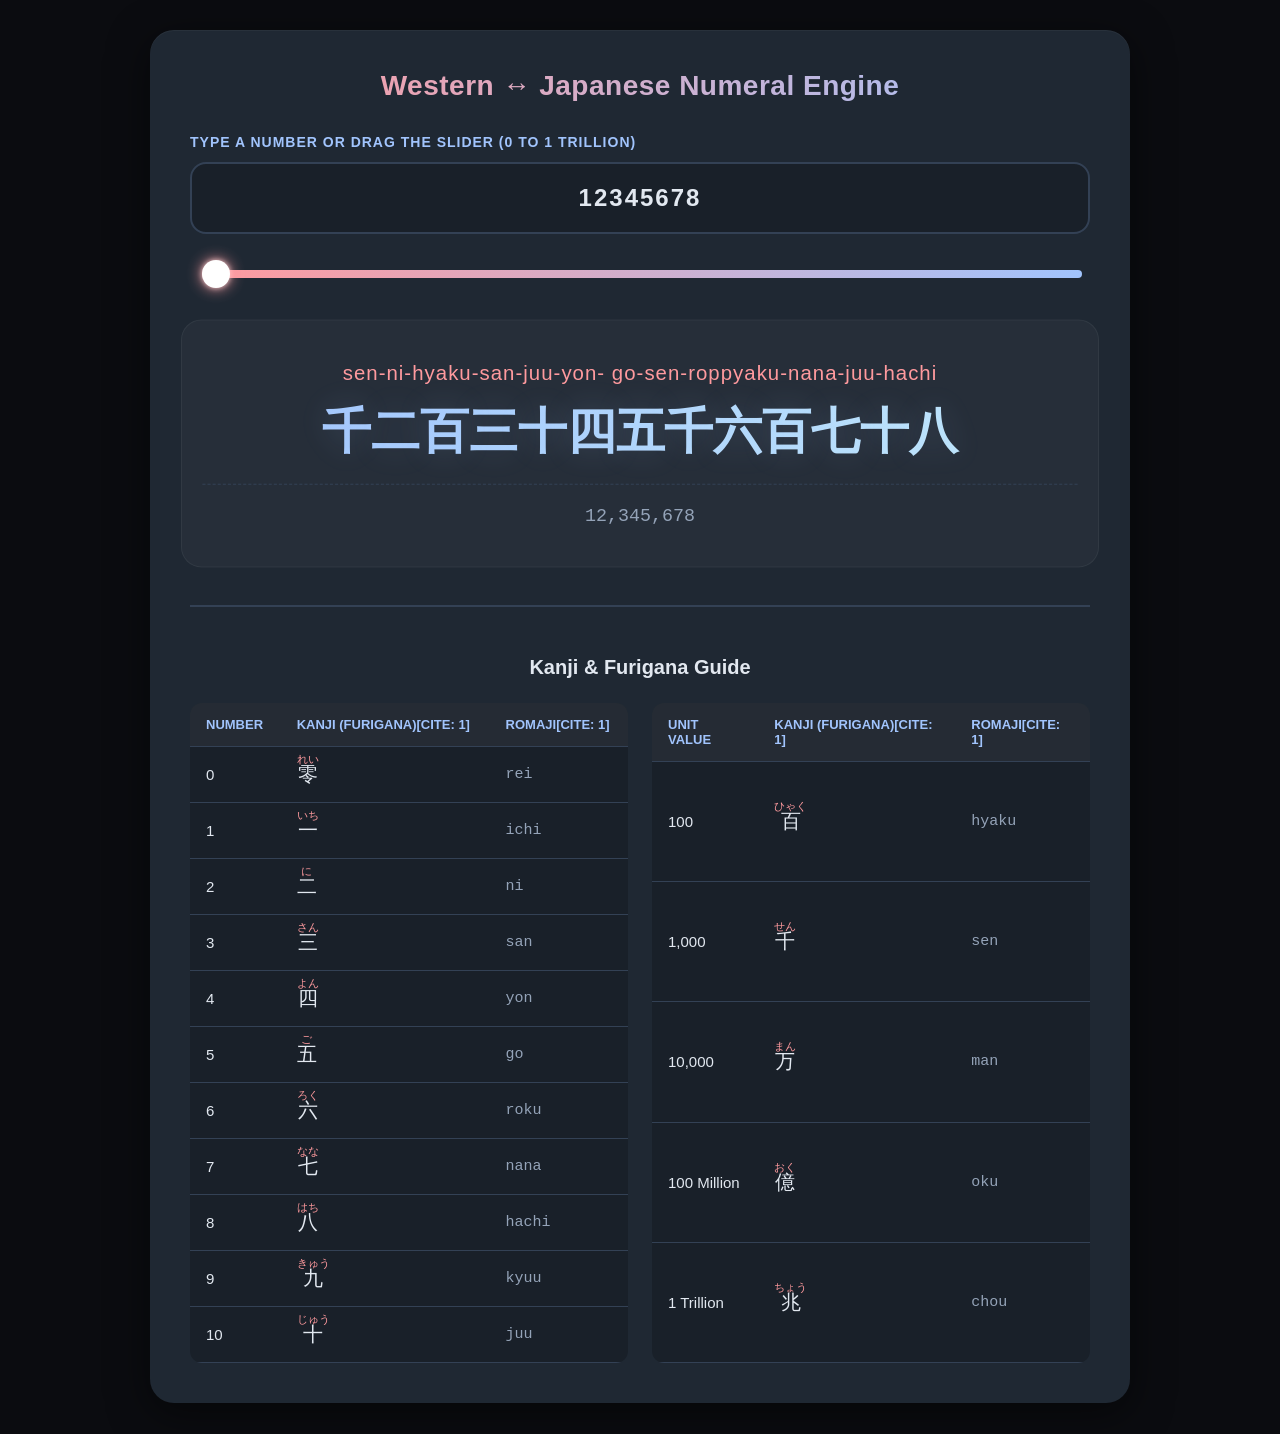
==== index.html @ 93d87267 "Add files via upload" ====
<!DOCTYPE html>
<html lang="en">
<head>
    <meta charset="UTF-8">
    <meta name="viewport" content="width=device-width, initial-scale=1.0">
    <title>Dynamic Japanese Numeral Converter</title>
    <link rel="stylesheet" href="styles.css">
</head>
<body>

    <div class="container">
        <h1>Western ↔ Japanese Numeral Engine</h1>
        
        <div class="input-section">
            <label for="numInput">Type a number or drag the slider (0 to 1 Trillion)</label>
            <input type="number" id="numInput" value="12345678" min="0" max="1000000000000">
            
            <div class="slider-container">
                <input type="range" id="numSlider" value="12345678" min="0" max="1000000000000" step="1">
            </div>
        </div>

        <div class="result-card" id="resultCard">
            <div class="romaji-output" id="romajiOut">issen ni-hyaku san-juu yon-man go-sen roppyaku nana-juu hachi</div>
            <div class="kanji-output" id="kanjiOut">一千二百三十四万五千六百七十八</div>
            <div class="western-digits" id="westernDigits">12,345,678</div>
        </div>

        <div class="reference-section">
            <h2>Kanji & Furigana Guide</h2>
            <div class="tables-container">
                <table class="ref-table">
                    <thead>
                        <tr>
                            <th>Number</th>
                            <th>Kanji (Furigana)[cite: 1]</th>
                            <th>Romaji[cite: 1]</th>
                        </tr>
                    </thead>
                    <tbody>
                        <tr><td>0</td><td><ruby>零<rt>れい</rt></ruby></td><td class="romaji-col">rei</td></tr>
                        <tr><td>1</td><td><ruby>一<rt>いち</rt></ruby></td><td class="romaji-col">ichi</td></tr>
                        <tr><td>2</td><td><ruby>二<rt>に</rt></ruby></td><td class="romaji-col">ni</td></tr>
                        <tr><td>3</td><td><ruby>三<rt>さん</rt></ruby></td><td class="romaji-col">san</td></tr>
                        <tr><td>4</td><td><ruby>四<rt>よん</rt></ruby></td><td class="romaji-col">yon</td></tr>
                        <tr><td>5</td><td><ruby>五<rt>ご</rt></ruby></td><td class="romaji-col">go</td></tr>
                        <tr><td>6</td><td><ruby>六<rt>ろく</rt></ruby></td><td class="romaji-col">roku</td></tr>
                        <tr><td>7</td><td><ruby>七<rt>なな</rt></ruby></td><td class="romaji-col">nana</td></tr>
                        <tr><td>8</td><td><ruby>八<rt>はち</rt></ruby></td><td class="romaji-col">hachi</td></tr>
                        <tr><td>9</td><td><ruby>九<rt>きゅう</rt></ruby></td><td class="romaji-col">kyuu</td></tr>
                        <tr><td>10</td><td><ruby>十<rt>じゅう</rt></ruby></td><td class="romaji-col">juu</td></tr>
                    </tbody>
                </table>

                <table class="ref-table">
                    <thead>
                        <tr>
                            <th>Unit Value</th>
                            <th>Kanji (Furigana)[cite: 1]</th>
                            <th>Romaji[cite: 1]</th>
                        </tr>
                    </thead>
                    <tbody>
                        <tr><td>100</td><td><ruby>百<rt>ひゃく</rt></ruby></td><td class="romaji-col">hyaku</td></tr>
                        <tr><td>1,000</td><td><ruby>千<rt>せん</rt></ruby></td><td class="romaji-col">sen</td></tr>
                        <tr><td>10,000</td><td><ruby>万<rt>まん</rt></ruby></td><td class="romaji-col">man</td></tr>
                        <tr><td>100 Million</td><td><ruby>億<rt>おく</rt></ruby></td><td class="romaji-col">oku</td></tr>
                        <tr><td>1 Trillion</td><td><ruby>兆<rt>ちょう</rt></ruby></td><td class="romaji-col">chou</td></tr>
                    </tbody>
                </table>
            </div>
        </div>
    </div>

    <script src="script.js"></script>
</body>
</html>
---- styles.css ----
:root {
    --bg-color: #0b0c10;
    --card-bg: #1f2833;
    --pastel-pink: #ff9a9e;
    --pastel-blue: #a1c4fd;
    --pastel-purple: #c2e9fb;
    --text-main: #e2e8f0;
    --text-muted: #94a3b8;
    --border: #334155;
}

body {
    font-family: -apple-system, BlinkMacSystemFont, "Segoe UI", Roboto, Helvetica, Arial, sans-serif;
    background-color: var(--bg-color);
    color: var(--text-main);
    margin: 0;
    padding: 30px 15px;
    display: flex;
    justify-content: center;
    min-height: 100vh;
}

.container {
    max-width: 900px;
    width: 100%;
    background: var(--card-bg);
    padding: 40px;
    border-radius: 24px;
    box-shadow: 0 10px 40px rgba(0, 0, 0, 0.5), inset 0 1px 1px rgba(255, 255, 255, 0.05);
}

h1 {
    text-align: center;
    font-size: 28px;
    margin-top: 0;
    margin-bottom: 32px;
    background: linear-gradient(90deg, var(--pastel-pink), var(--pastel-blue));
    -webkit-background-clip: text;
    -webkit-text-fill-color: transparent;
    letter-spacing: 0.5px;
}

.input-section {
    margin-bottom: 40px;
    position: relative;
}

label {
    display: block;
    font-size: 14px;
    font-weight: 600;
    margin-bottom: 12px;
    color: var(--pastel-blue);
    text-transform: uppercase;
    letter-spacing: 1px;
}

input[type="number"] {
    width: 100%;
    padding: 20px;
    font-size: 24px;
    font-weight: bold;
    background: rgba(0, 0, 0, 0.2);
    color: var(--text-main);
    border: 2px solid var(--border);
    border-radius: 16px;
    box-sizing: border-box;
    outline: none;
    transition: all 0.3s ease;
    text-align: center;
    letter-spacing: 2px;
}

input[type="number"]:focus {
    border-color: var(--pastel-blue);
    box-shadow: 0 0 20px rgba(161, 196, 253, 0.15);
}

.slider-container {
    margin-top: 30px;
    padding: 0 10px;
}

input[type="range"] {
    -webkit-appearance: none;
    width: 100%;
    background: transparent;
}

input[type="range"]:focus {
    outline: none;
}

input[type="range"]::-webkit-slider-runnable-track {
    width: 100%;
    height: 8px;
    cursor: pointer;
    background: linear-gradient(90deg, var(--pastel-pink), var(--pastel-blue));
    border-radius: 4px;
}

input[type="range"]::-webkit-slider-thumb {
    height: 28px;
    width: 28px;
    border-radius: 50%;
    background: #fff;
    box-shadow: 0 0 15px var(--pastel-pink), 0 0 5px rgba(255,255,255,0.8);
    cursor: pointer;
    -webkit-appearance: none;
    margin-top: -10px;
    transition: transform 0.1s;
}

input[type="range"]::-webkit-slider-thumb:hover {
    transform: scale(1.15);
}

.result-card {
    background: rgba(255, 255, 255, 0.03);
    border: 1px solid rgba(255, 255, 255, 0.05);
    border-radius: 20px;
    padding: 40px 20px;
    text-align: center;
    margin-bottom: 40px;
    transition: transform 0.2s cubic-bezier(0.175, 0.885, 0.32, 1.275);
}

.result-card.animate-pop {
    transform: scale(1.02);
}

.kanji-output {
    font-size: 48px;
    font-weight: 800;
    background: linear-gradient(90deg, var(--pastel-blue), var(--pastel-purple));
    -webkit-background-clip: text;
    -webkit-text-fill-color: transparent;
    margin: 15px 0;
    line-height: 1.3;
    word-break: break-all;
    overflow-wrap: anywhere;
    text-shadow: 0 0 30px rgba(161, 196, 253, 0.2);
}

.romaji-output {
    font-size: 20px;
    color: var(--pastel-pink);
    font-weight: 500;
    letter-spacing: 1px;
    margin-bottom: 10px;
    word-break: break-word;
    overflow-wrap: anywhere;
}

.western-digits {
    font-family: ui-monospace, SFMono-Regular, monospace;
    font-size: 18px;
    color: var(--text-muted);
    margin-top: 20px;
    padding-top: 20px;
    border-top: 1px dashed var(--border);
    word-break: break-all;
}

.reference-section {
    border-top: 2px solid var(--border);
    padding-top: 32px;
}

.reference-section h2 {
    font-size: 20px;
    color: var(--text-main);
    margin-bottom: 24px;
    text-align: center;
}

.tables-container {
    display: flex;
    gap: 24px;
    flex-wrap: wrap;
}

.ref-table {
    flex: 1;
    min-width: 280px;
    border-collapse: collapse;
    font-size: 15px;
    background: rgba(0,0,0,0.2);
    border-radius: 12px;
    overflow: hidden;
}

.ref-table th, .ref-table td {
    text-align: left;
    padding: 14px 16px;
    border-bottom: 1px solid var(--border);
}

.ref-table th {
    background-color: rgba(255,255,255,0.05);
    color: var(--pastel-blue);
    font-weight: 600;
    font-size: 13px;
    text-transform: uppercase;
}

ruby {
    font-size: 20px;
    font-weight: 500;
    color: var(--text-main);
}

rt {
    font-size: 11px;
    color: var(--pastel-pink);
}

.romaji-col {
    color: var(--text-muted);
    font-family: ui-monospace, SFMono-Regular, monospace;
}

input::-webkit-outer-spin-button,
input::-webkit-inner-spin-button {
    -webkit-appearance: none;
    margin: 0;
}
input[type=number] {
    -moz-appearance: textfield;
}
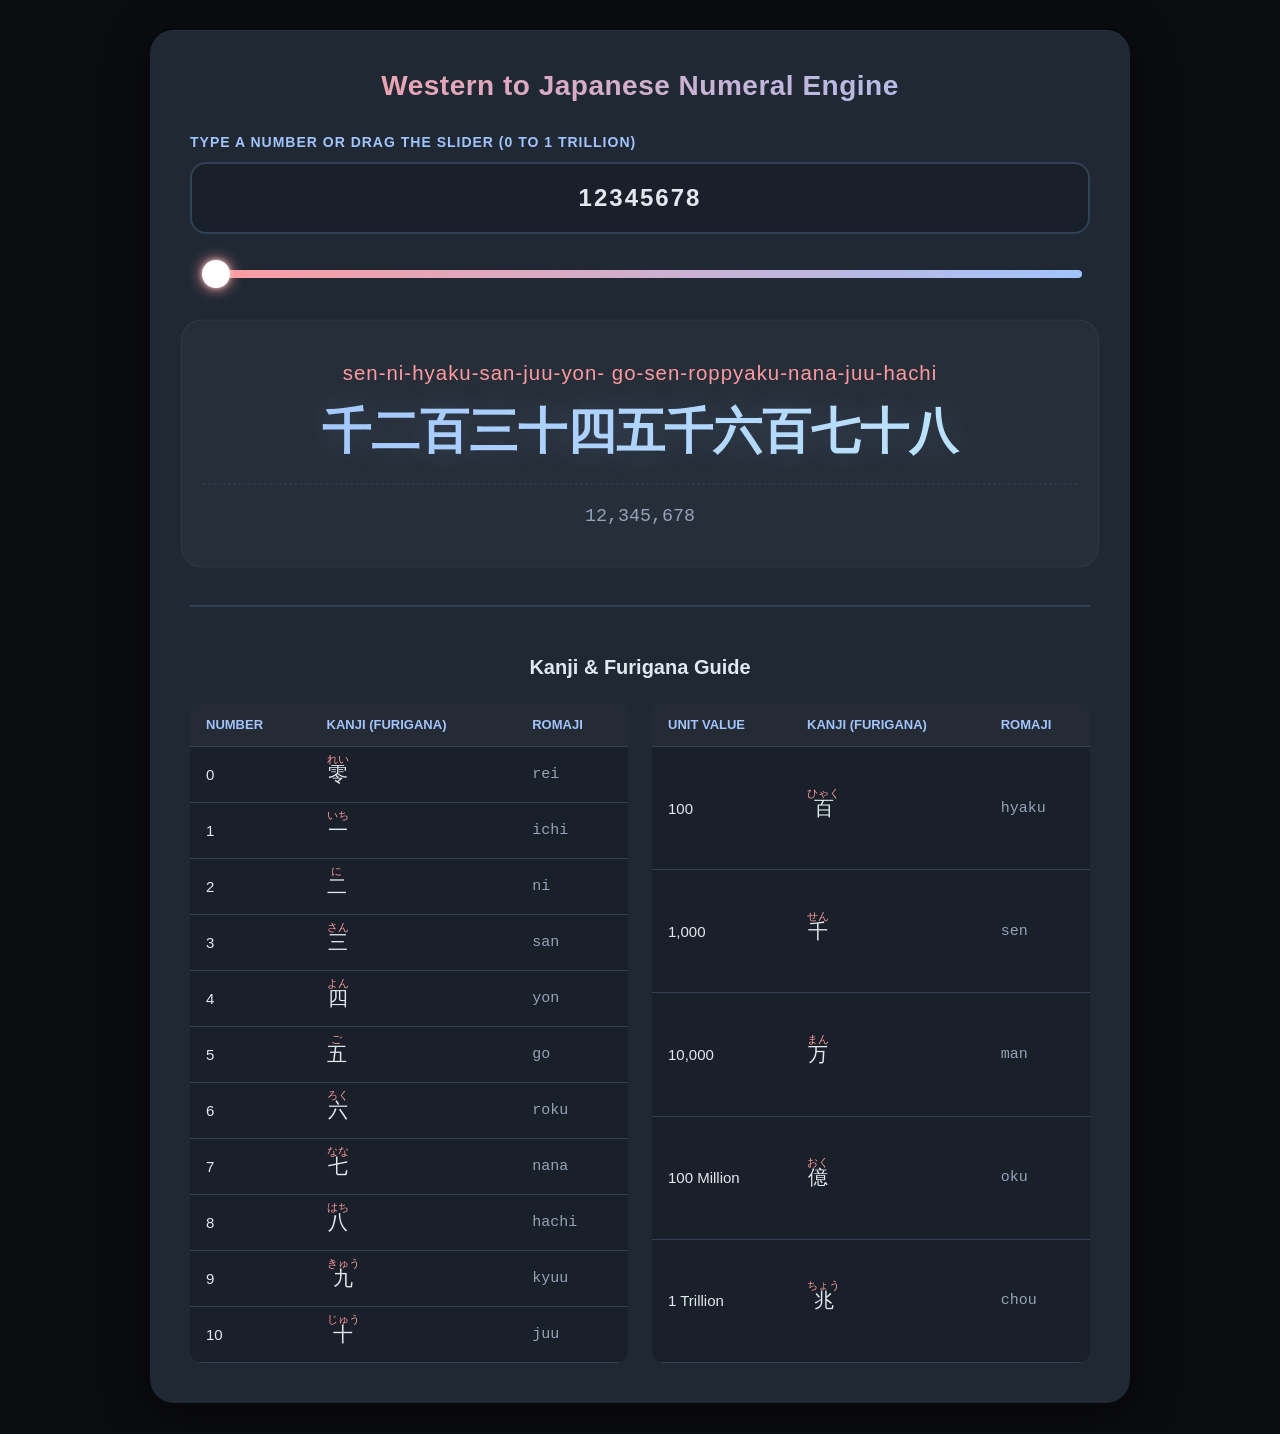
==== commit d6ea8e57: "Add files via upload" ====
--- a/index.html
+++ b/index.html
@@ -9,7 +9,7 @@
 <body>
 
     <div class="container">
-        <h1>Western ↔ Japanese Numeral Engine</h1>
+        <h1>Western to Japanese Numeral Engine</h1>
         
         <div class="input-section">
             <label for="numInput">Type a number or drag the slider (0 to 1 Trillion)</label>
@@ -33,8 +33,8 @@
                     <thead>
                         <tr>
                             <th>Number</th>
-                            <th>Kanji (Furigana)[cite: 1]</th>
-                            <th>Romaji[cite: 1]</th>
+                            <th>Kanji (Furigana)</th>
+                            <th>Romaji</th>
                         </tr>
                     </thead>
                     <tbody>
@@ -56,8 +56,8 @@
                     <thead>
                         <tr>
                             <th>Unit Value</th>
-                            <th>Kanji (Furigana)[cite: 1]</th>
-                            <th>Romaji[cite: 1]</th>
+                            <th>Kanji (Furigana)</th>
+                            <th>Romaji</th>
                         </tr>
                     </thead>
                     <tbody>
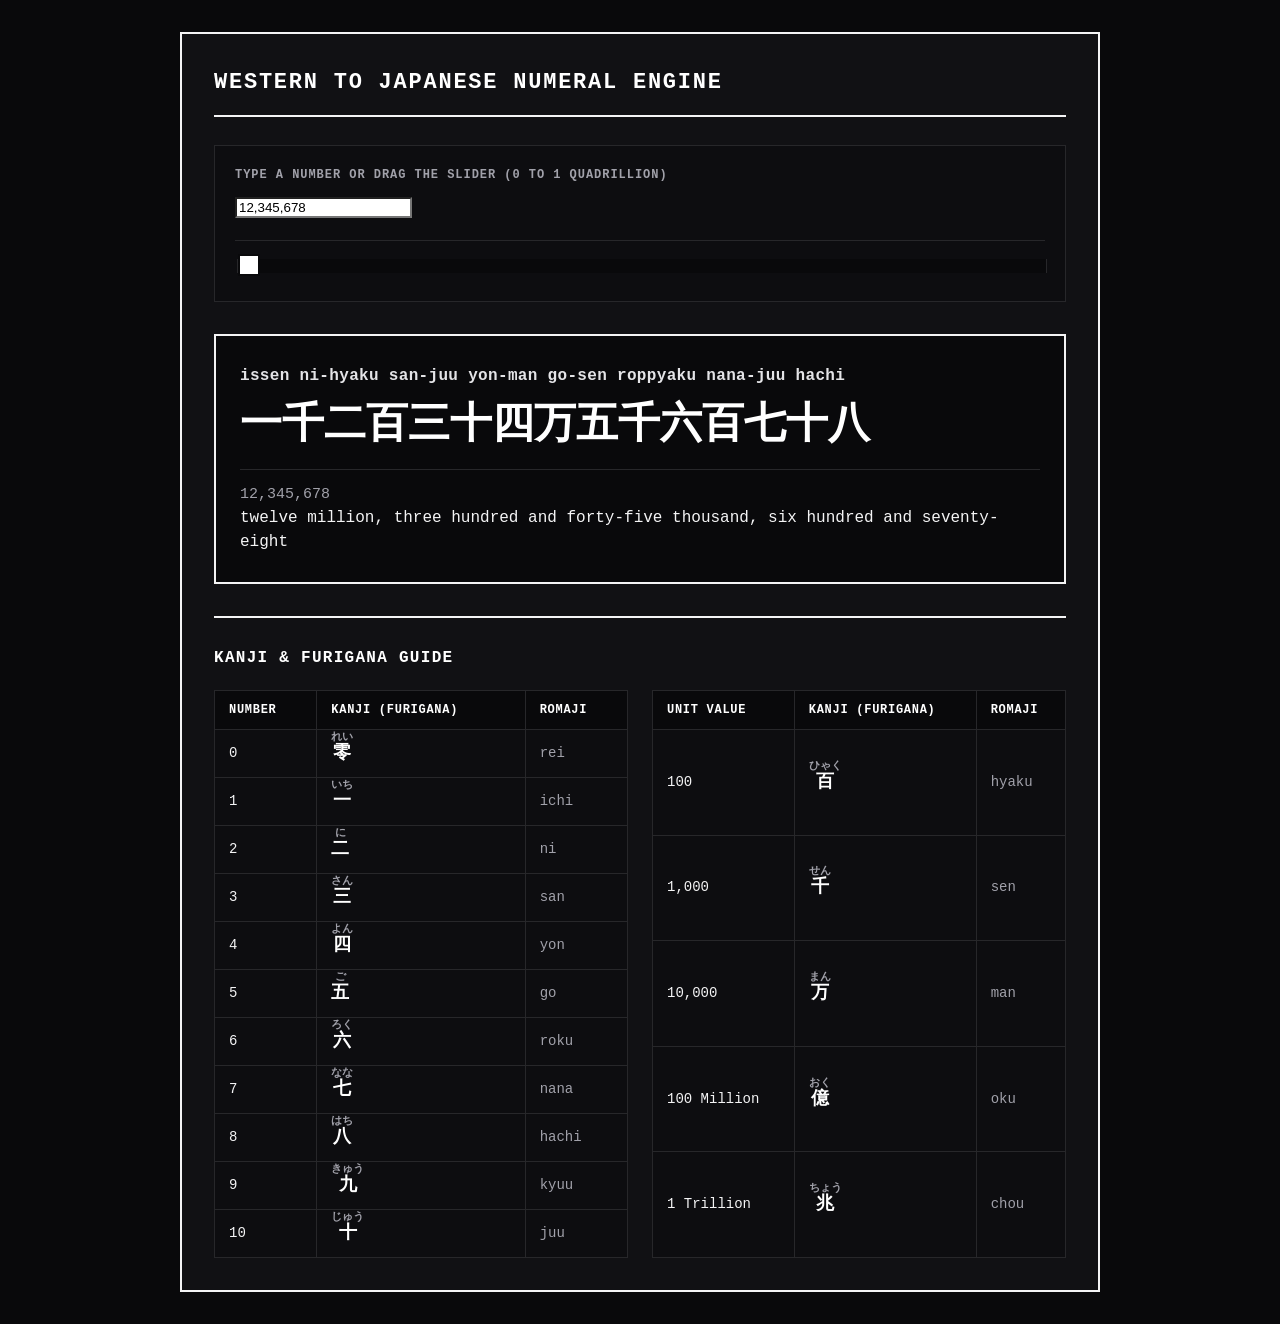
==== commit f3f91075: "Add files via upload" ====
--- a/index.html
+++ b/index.html
@@ -12,11 +12,11 @@
         <h1>Western to Japanese Numeral Engine</h1>
         
         <div class="input-section">
-            <label for="numInput">Type a number or drag the slider (0 to 1 Trillion)</label>
-            <input type="number" id="numInput" value="12345678" min="0" max="1000000000000">
+            <label for="numInput">Type a number or drag the slider (0 to 1 Quadrillion)</label>
+            <input type="text" inputmode="numeric" id="numInput" value="12,345,678" autocomplete="off">
             
             <div class="slider-container">
-                <input type="range" id="numSlider" value="12345678" min="0" max="1000000000000" step="1">
+                <input type="range" id="numSlider" value="12345678" min="0" max="1000000000000000" step="1">
             </div>
         </div>
 
@@ -24,6 +24,7 @@
             <div class="romaji-output" id="romajiOut">issen ni-hyaku san-juu yon-man go-sen roppyaku nana-juu hachi</div>
             <div class="kanji-output" id="kanjiOut">一千二百三十四万五千六百七十八</div>
             <div class="western-digits" id="westernDigits">12,345,678</div>
+            <div class="western-words" id="westernWords">twelve million, three hundred and forty-five thousand, six hundred and seventy-eight</div>
         </div>
 
         <div class="reference-section">
--- a/styles.css
+++ b/styles.css
@@ -1,177 +1,197 @@
 :root {
-    --bg-color: #0b0c10;
-    --card-bg: #1f2833;
-    --pastel-pink: #ff9a9e;
-    --pastel-blue: #a1c4fd;
-    --pastel-purple: #c2e9fb;
-    --text-main: #e2e8f0;
-    --text-muted: #94a3b8;
-    --border: #334155;
+    --bg: #09090b;
+    --surface: #111114;
+    --surface-alt: #0d0d10;
+    --border: #27272a;
+    --border-strong: #f4f4f5;
+    --ink: #f4f4f5;
+    --ink-muted: #a1a1aa;
+    --accent: #e4e4e7;
+    --highlight: #ffffff;
+}
+
+*,
+*::before,
+*::after {
+    box-sizing: border-box;
+    border-radius: 0;
+    box-shadow: none;
 }
 
 body {
-    font-family: -apple-system, BlinkMacSystemFont, "Segoe UI", Roboto, Helvetica, Arial, sans-serif;
-    background-color: var(--bg-color);
-    color: var(--text-main);
+    font-family: ui-monospace, SFMono-Regular, Menlo, Monaco, Consolas, "Liberation Mono", "Courier New", monospace;
+    background-color: var(--bg);
+    color: var(--ink);
     margin: 0;
-    padding: 30px 15px;
+    padding: 32px 16px;
     display: flex;
     justify-content: center;
     min-height: 100vh;
+    line-height: 1.5;
 }
 
 .container {
-    max-width: 900px;
-    width: 100%;
-    background: var(--card-bg);
-    padding: 40px;
-    border-radius: 24px;
-    box-shadow: 0 10px 40px rgba(0, 0, 0, 0.5), inset 0 1px 1px rgba(255, 255, 255, 0.05);
+    max-width: 920px;
+    width: 100%;
+    background-color: var(--surface);
+    border: 2px solid var(--border-strong);
+    padding: 32px;
 }
 
 h1 {
-    text-align: center;
-    font-size: 28px;
-    margin-top: 0;
+    font-size: 22px;
+    font-weight: 700;
+    text-transform: uppercase;
+    letter-spacing: 0.08em;
+    margin: 0 0 28px 0;
+    padding-bottom: 16px;
+    border-bottom: 2px solid var(--border-strong);
+    color: var(--highlight);
+}
+
+.input-section {
     margin-bottom: 32px;
-    background: linear-gradient(90deg, var(--pastel-pink), var(--pastel-blue));
-    -webkit-background-clip: text;
-    -webkit-text-fill-color: transparent;
-    letter-spacing: 0.5px;
-}
-
-.input-section {
-    margin-bottom: 40px;
-    position: relative;
+    border: 1px solid var(--border);
+    padding: 20px;
+    background-color: var(--surface-alt);
 }
 
 label {
     display: block;
-    font-size: 14px;
-    font-weight: 600;
+    font-size: 12px;
+    font-weight: 700;
+    text-transform: uppercase;
+    letter-spacing: 0.08em;
     margin-bottom: 12px;
-    color: var(--pastel-blue);
-    text-transform: uppercase;
-    letter-spacing: 1px;
+    color: var(--ink-muted);
 }
 
 input[type="number"] {
     width: 100%;
-    padding: 20px;
+    padding: 16px;
+    font-family: ui-monospace, SFMono-Regular, Menlo, Monaco, Consolas, "Liberation Mono", "Courier New", monospace;
     font-size: 24px;
-    font-weight: bold;
-    background: rgba(0, 0, 0, 0.2);
-    color: var(--text-main);
+    font-weight: 700;
+    background-color: var(--bg);
+    color: var(--highlight);
     border: 2px solid var(--border);
-    border-radius: 16px;
-    box-sizing: border-box;
     outline: none;
-    transition: all 0.3s ease;
-    text-align: center;
-    letter-spacing: 2px;
+    text-align: left;
+    letter-spacing: 0.04em;
+    -moz-appearance: textfield;
 }
 
 input[type="number"]:focus {
-    border-color: var(--pastel-blue);
-    box-shadow: 0 0 20px rgba(161, 196, 253, 0.15);
+    border-color: var(--border-strong);
 }
 
 .slider-container {
-    margin-top: 30px;
-    padding: 0 10px;
+    margin-top: 20px;
+    padding-top: 16px;
+    border-top: 1px solid var(--border);
 }
 
 input[type="range"] {
     -webkit-appearance: none;
-    width: 100%;
-    background: transparent;
+    appearance: none;
+    width: 100%;
+    height: 14px;
+    background-color: var(--bg);
+    border: 1px solid var(--border);
+    cursor: pointer;
+    outline: none;
 }
 
 input[type="range"]:focus {
-    outline: none;
+    border-color: var(--border-strong);
 }
 
 input[type="range"]::-webkit-slider-runnable-track {
     width: 100%;
-    height: 8px;
+    height: 14px;
+    background-color: var(--bg);
+    border: none;
+}
+
+input[type="range"]::-webkit-slider-thumb {
+    -webkit-appearance: none;
+    appearance: none;
+    width: 22px;
+    height: 22px;
+    background-color: var(--highlight);
+    border: 2px solid var(--bg);
     cursor: pointer;
-    background: linear-gradient(90deg, var(--pastel-pink), var(--pastel-blue));
-    border-radius: 4px;
-}
-
-input[type="range"]::-webkit-slider-thumb {
-    height: 28px;
-    width: 28px;
-    border-radius: 50%;
-    background: #fff;
-    box-shadow: 0 0 15px var(--pastel-pink), 0 0 5px rgba(255,255,255,0.8);
+    margin-top: -5px;
+}
+
+input[type="range"]::-moz-range-track {
+    width: 100%;
+    height: 14px;
+    background-color: var(--bg);
+    border: 1px solid var(--border);
+}
+
+input[type="range"]::-moz-range-thumb {
+    width: 22px;
+    height: 22px;
+    background-color: var(--highlight);
+    border: 2px solid var(--bg);
     cursor: pointer;
-    -webkit-appearance: none;
-    margin-top: -10px;
-    transition: transform 0.1s;
-}
-
-input[type="range"]::-webkit-slider-thumb:hover {
-    transform: scale(1.15);
 }
 
 .result-card {
-    background: rgba(255, 255, 255, 0.03);
-    border: 1px solid rgba(255, 255, 255, 0.05);
-    border-radius: 20px;
-    padding: 40px 20px;
-    text-align: center;
-    margin-bottom: 40px;
-    transition: transform 0.2s cubic-bezier(0.175, 0.885, 0.32, 1.275);
+    background-color: var(--bg);
+    border: 2px solid var(--border-strong);
+    padding: 28px 24px;
+    margin-bottom: 32px;
+    text-align: left;
 }
 
 .result-card.animate-pop {
-    transform: scale(1.02);
+    border-color: var(--highlight);
+}
+
+.romaji-output {
+    font-size: 16px;
+    font-weight: 600;
+    color: var(--accent);
+    letter-spacing: 0.02em;
+    margin-bottom: 12px;
+    word-break: break-word;
+    overflow-wrap: anywhere;
 }
 
 .kanji-output {
-    font-size: 48px;
-    font-weight: 800;
-    background: linear-gradient(90deg, var(--pastel-blue), var(--pastel-purple));
-    -webkit-background-clip: text;
-    -webkit-text-fill-color: transparent;
-    margin: 15px 0;
-    line-height: 1.3;
+    font-size: 42px;
+    font-weight: 700;
+    color: var(--highlight);
+    margin: 8px 0 16px 0;
+    line-height: 1.25;
     word-break: break-all;
     overflow-wrap: anywhere;
-    text-shadow: 0 0 30px rgba(161, 196, 253, 0.2);
-}
-
-.romaji-output {
-    font-size: 20px;
-    color: var(--pastel-pink);
-    font-weight: 500;
-    letter-spacing: 1px;
-    margin-bottom: 10px;
-    word-break: break-word;
-    overflow-wrap: anywhere;
 }
 
 .western-digits {
-    font-family: ui-monospace, SFMono-Regular, monospace;
-    font-size: 18px;
-    color: var(--text-muted);
-    margin-top: 20px;
-    padding-top: 20px;
-    border-top: 1px dashed var(--border);
+    font-family: ui-monospace, SFMono-Regular, Menlo, Monaco, Consolas, "Liberation Mono", "Courier New", monospace;
+    font-size: 15px;
+    color: var(--ink-muted);
+    padding-top: 14px;
+    border-top: 1px solid var(--border);
     word-break: break-all;
 }
 
 .reference-section {
-    border-top: 2px solid var(--border);
-    padding-top: 32px;
+    border-top: 2px solid var(--border-strong);
+    padding-top: 28px;
 }
 
 .reference-section h2 {
-    font-size: 20px;
-    color: var(--text-main);
-    margin-bottom: 24px;
-    text-align: center;
+    font-size: 16px;
+    font-weight: 700;
+    text-transform: uppercase;
+    letter-spacing: 0.08em;
+    color: var(--highlight);
+    margin: 0 0 20px 0;
 }
 
 .tables-container {
@@ -184,40 +204,41 @@
     flex: 1;
     min-width: 280px;
     border-collapse: collapse;
-    font-size: 15px;
-    background: rgba(0,0,0,0.2);
-    border-radius: 12px;
-    overflow: hidden;
-}
-
-.ref-table th, .ref-table td {
+    font-size: 14px;
+    background-color: var(--surface-alt);
+    border: 1px solid var(--border);
+}
+
+.ref-table th,
+.ref-table td {
     text-align: left;
-    padding: 14px 16px;
-    border-bottom: 1px solid var(--border);
+    padding: 10px 14px;
+    border: 1px solid var(--border);
 }
 
 .ref-table th {
-    background-color: rgba(255,255,255,0.05);
-    color: var(--pastel-blue);
+    background-color: var(--bg);
+    color: var(--highlight);
+    font-weight: 700;
+    font-size: 12px;
+    text-transform: uppercase;
+    letter-spacing: 0.06em;
+}
+
+ruby {
+    font-size: 18px;
     font-weight: 600;
-    font-size: 13px;
-    text-transform: uppercase;
-}
-
-ruby {
-    font-size: 20px;
-    font-weight: 500;
-    color: var(--text-main);
+    color: var(--highlight);
 }
 
 rt {
     font-size: 11px;
-    color: var(--pastel-pink);
+    color: var(--ink-muted);
 }
 
 .romaji-col {
-    color: var(--text-muted);
-    font-family: ui-monospace, SFMono-Regular, monospace;
+    color: var(--ink-muted);
+    font-family: ui-monospace, SFMono-Regular, Menlo, Monaco, Consolas, "Liberation Mono", "Courier New", monospace;
 }
 
 input::-webkit-outer-spin-button,
@@ -225,6 +246,17 @@
     -webkit-appearance: none;
     margin: 0;
 }
-input[type=number] {
-    -moz-appearance: textfield;
+
+@media (max-width: 600px) {
+    .container {
+        padding: 20px;
+    }
+
+    .kanji-output {
+        font-size: 32px;
+    }
+
+    input[type="number"] {
+        font-size: 20px;
+    }
 }
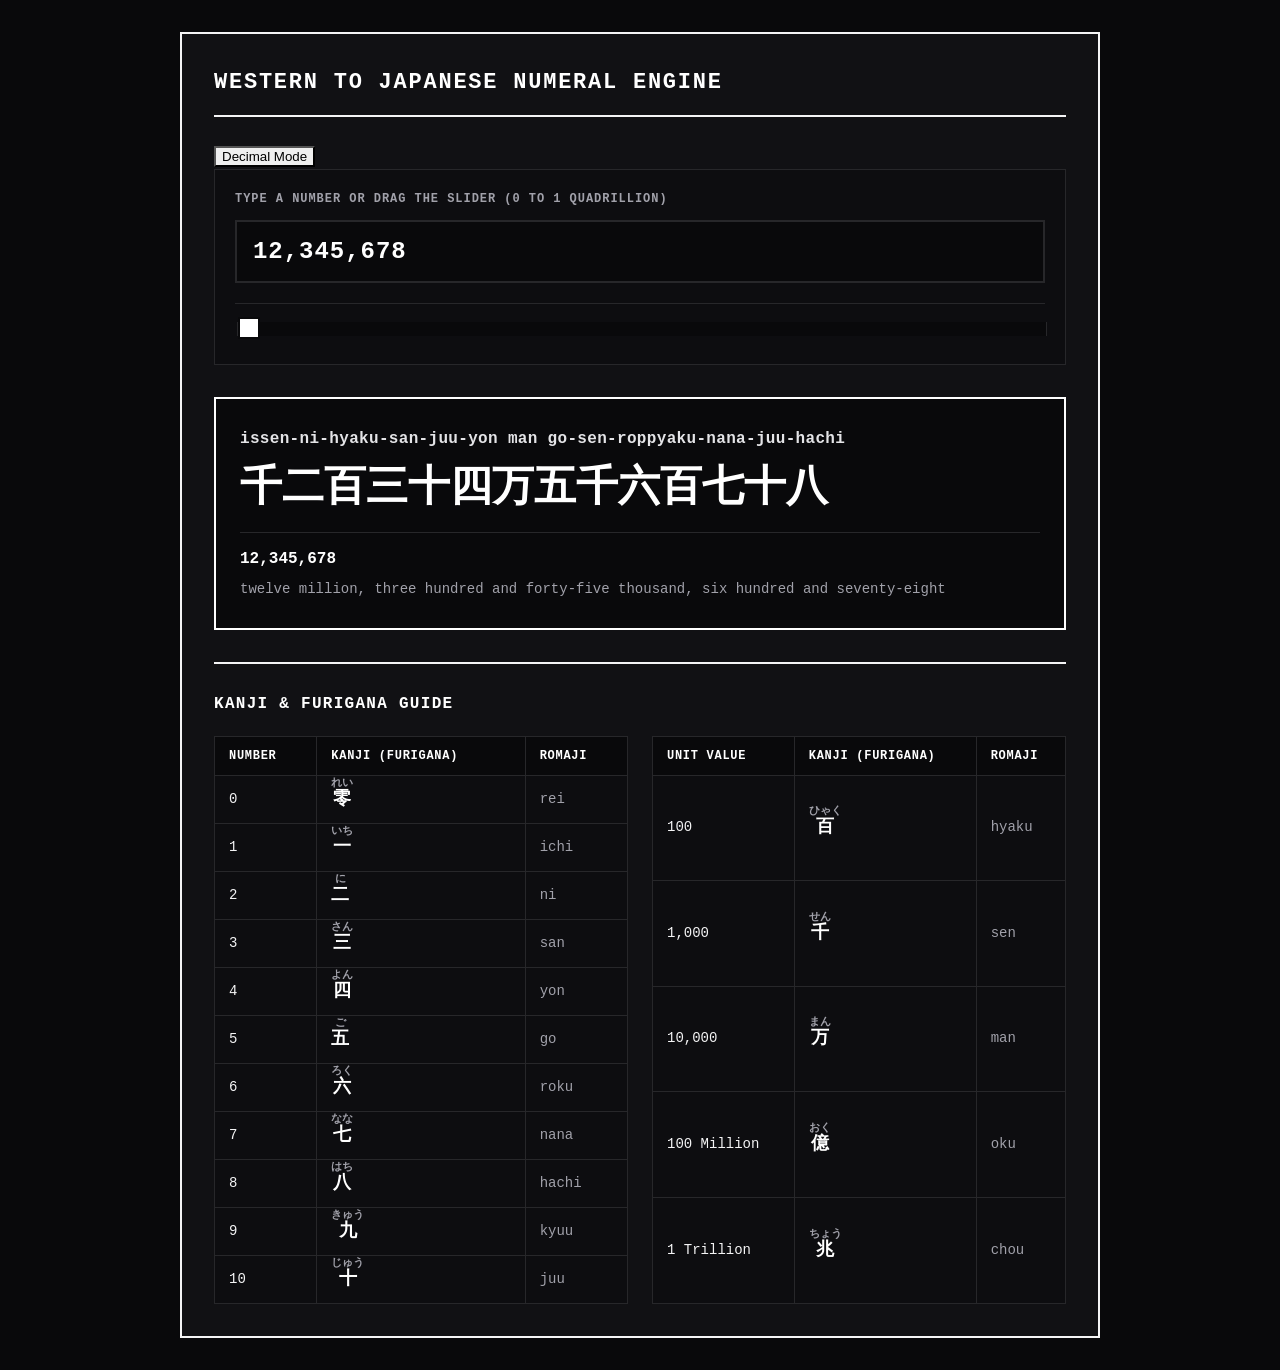
==== commit c68861da: "Add files via upload" ====
--- a/index.html
+++ b/index.html
@@ -9,10 +9,13 @@
 <body>
 
     <div class="container">
-        <h1>Western to Japanese Numeral Engine</h1>
+        <div class="header-bar">
+            <h1>Western to Japanese Numeral Engine</h1>
+            <button type="button" id="modeToggle" class="mode-btn">Decimal Mode</button>
+        </div>
         
         <div class="input-section">
-            <label for="numInput">Type a number or drag the slider (0 to 1 Quadrillion)</label>
+            <label for="numInput" id="inputLabel">Type a number or drag the slider (0 to 1 Quadrillion)</label>
             <input type="text" inputmode="numeric" id="numInput" value="12,345,678" autocomplete="off">
             
             <div class="slider-container">
--- a/styles.css
+++ b/styles.css
@@ -66,7 +66,7 @@
     color: var(--ink-muted);
 }
 
-input[type="number"] {
+input[type="text"] {
     width: 100%;
     padding: 16px;
     font-family: ui-monospace, SFMono-Regular, Menlo, Monaco, Consolas, "Liberation Mono", "Courier New", monospace;
@@ -78,10 +78,9 @@
     outline: none;
     text-align: left;
     letter-spacing: 0.04em;
-    -moz-appearance: textfield;
-}
-
-input[type="number"]:focus {
+}
+
+input[type="text"]:focus {
     border-color: var(--border-strong);
 }
 
@@ -173,11 +172,21 @@
 
 .western-digits {
     font-family: ui-monospace, SFMono-Regular, Menlo, Monaco, Consolas, "Liberation Mono", "Courier New", monospace;
-    font-size: 15px;
-    color: var(--ink-muted);
+    font-size: 16px;
+    font-weight: 700;
+    color: var(--highlight);
     padding-top: 14px;
     border-top: 1px solid var(--border);
     word-break: break-all;
+}
+
+.western-words {
+    font-family: ui-monospace, SFMono-Regular, Menlo, Monaco, Consolas, "Liberation Mono", "Courier New", monospace;
+    font-size: 14px;
+    color: var(--ink-muted);
+    margin-top: 8px;
+    word-break: break-word;
+    overflow-wrap: anywhere;
 }
 
 .reference-section {
@@ -241,12 +250,6 @@
     font-family: ui-monospace, SFMono-Regular, Menlo, Monaco, Consolas, "Liberation Mono", "Courier New", monospace;
 }
 
-input::-webkit-outer-spin-button,
-input::-webkit-inner-spin-button {
-    -webkit-appearance: none;
-    margin: 0;
-}
-
 @media (max-width: 600px) {
     .container {
         padding: 20px;
@@ -256,7 +259,7 @@
         font-size: 32px;
     }
 
-    input[type="number"] {
+    input[type="text"] {
         font-size: 20px;
     }
 }
